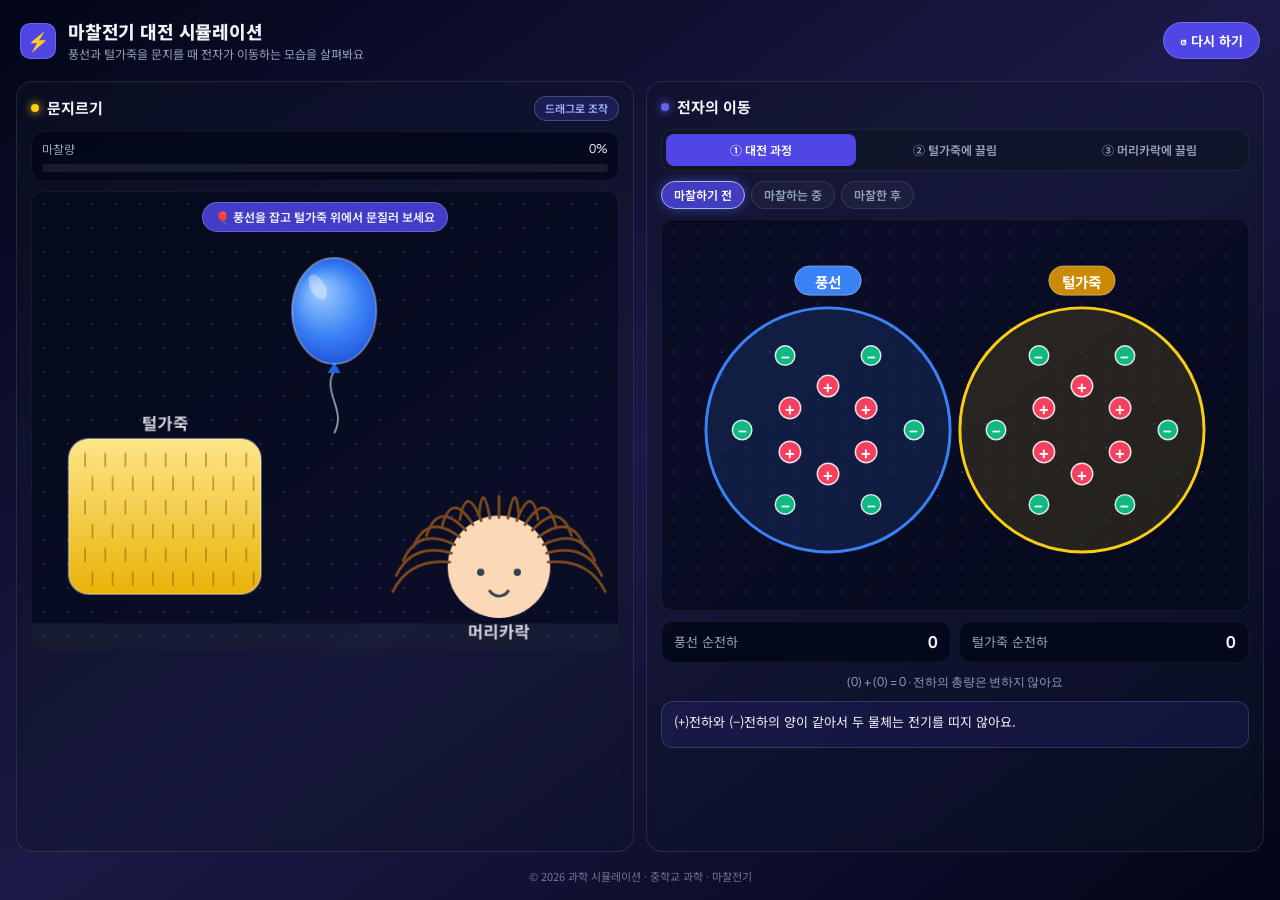
==== friction-electricity/index.html @ 625e8a07 "feat: 마찰전기 대전 시뮬레이션 추가 Co-Authored-By: Claude Sonnet 5 <noreply@anthropic.com>" ====
<!DOCTYPE html>
<html lang="ko">
<head>
  <meta charset="UTF-8">
  <meta name="viewport" content="width=device-width, initial-scale=1">
  <title>마찰전기 대전 시뮬레이션</title>
  <meta name="description" content="풍선과 털가죽을 문지르면 전자가 이동하며 대전되는 과정을 살펴보는 중학교 과학 시뮬레이션">
  <link rel="icon" href="data:image/svg+xml,%3Csvg xmlns='http://www.w3.org/2000/svg' viewBox='0 0 100 100'%3E%3Ctext y='.9em' font-size='90'%3E%E2%9A%A1%3C/text%3E%3C/svg%3E">
  <link rel="preconnect" href="https://fonts.googleapis.com">
  <link rel="preconnect" href="https://fonts.gstatic.com" crossorigin>
  <link href="https://fonts.googleapis.com/css2?family=Noto+Sans+KR:wght@400;500;600;700;800&family=Plus+Jakarta+Sans:wght@500;700;800&display=swap" rel="stylesheet">
  <link rel="stylesheet" href="style.css">
</head>
<body>
  <div class="app">
    <header class="topbar">
      <div class="brand">
        <div class="brand-icon" aria-hidden="true">⚡</div>
        <div>
          <h1>마찰전기 대전 시뮬레이션</h1>
          <p>풍선과 털가죽을 문지를 때 전자가 이동하는 모습을 살펴봐요</p>
        </div>
      </div>
      <button id="resetBtn" class="btn btn-primary" type="button">↺ 다시 하기</button>
    </header>

    <main class="split">
      <!-- 왼쪽: 문지르기 -->
      <section class="panel" aria-labelledby="leftTitle">
        <div class="panel-head">
          <h2 id="leftTitle"><span class="dot dot-amber"></span>문지르기</h2>
          <span class="tag">드래그로 조작</span>
        </div>

        <div class="gauge-card">
          <div class="gauge-row">
            <span>마찰량</span>
            <span id="gaugeLabel" class="mono">0%</span>
          </div>
          <div class="gauge" role="progressbar" aria-valuemin="0" aria-valuemax="100" aria-valuenow="0" id="gauge">
            <div id="gaugeFill" class="gauge-fill"></div>
          </div>
        </div>

        <div class="stage stage-left">
          <canvas id="rubCanvas" width="640" height="500"
                  aria-label="풍선을 드래그해서 털가죽에 문지르는 화면"></canvas>
          <div id="hint" class="hint">🎈 풍선을 잡고 털가죽 위에서 문질러 보세요</div>
        </div>
      </section>

      <!-- 오른쪽: 전자의 이동 -->
      <section class="panel" aria-labelledby="rightTitle">
        <div class="panel-head">
          <h2 id="rightTitle"><span class="dot dot-indigo"></span>전자의 이동</h2>
          <span id="chargedBadge" class="tag tag-ok" hidden>충분히 대전되었어요!</span>
        </div>

        <div class="tabs" role="tablist">
          <button class="tab is-active" role="tab" data-tab="charge" aria-selected="true">① 대전 과정</button>
          <button class="tab" role="tab" data-tab="fur" aria-selected="false">② 털가죽에 끌림</button>
          <button class="tab" role="tab" data-tab="hair" aria-selected="false">③ 머리카락에 끌림</button>
        </div>

        <div id="phaseChips" class="chips" aria-live="polite">
          <span class="chip" data-phase="before">마찰하기 전</span>
          <span class="chip" data-phase="during">마찰하는 중</span>
          <span class="chip" data-phase="after">마찰한 후</span>
        </div>

        <div class="stage stage-right">
          <svg id="rightSvg" viewBox="0 0 600 400" role="img" aria-label="전자가 이동하는 모습"></svg>
        </div>

        <div id="netCards" class="net-cards">
          <div class="net-card">
            <span class="net-name">풍선</span>
            <span id="netBalloon" class="net-val mono">0</span>
          </div>
          <div class="net-card">
            <span class="net-name">털가죽</span>
            <span id="netFur" class="net-val mono">0</span>
          </div>
        </div>
        <div id="sumLine" class="sum-line mono"></div>
        <p id="caption" class="caption" aria-live="polite"></p>
      </section>
    </main>

    <footer class="footer">© 2026 과학 시뮬레이션 · 중학교 과학 · 마찰전기</footer>
  </div>
  <script src="main.js"></script>
</body>
</html>
---- friction-electricity/style.css ----
:root {
  --bg-0: #020617;
  --bg-1: #1e1b4b;
  --panel: rgba(15, 23, 42, 0.4);
  --panel-edge: rgba(255, 255, 255, 0.1);
  --card: rgba(2, 6, 23, 0.7);
  --card-edge: rgba(255, 255, 255, 0.06);
  --text: #f1f5f9;
  --muted: #94a3b8;
  --accent: #4f46e5;
  --accent-hover: #6366f1;
  --accent-soft: #a5b4fc;
  --plus: #f43f5e;
  --minus: #10b981;
  --balloon: #3b82f6;
  --fur: #facc15;
  --hair: #fb923c;
  --radius: 16px;
}

* { box-sizing: border-box; }

html, body { margin: 0; }

body {
  min-height: 100vh;
  font-family: "Noto Sans KR", "Plus Jakarta Sans", -apple-system, BlinkMacSystemFont, "Segoe UI", sans-serif;
  color: var(--text);
  background: var(--bg-0);
  background-image: linear-gradient(to bottom right, var(--bg-0) 0%, rgba(30, 27, 75, 0.9) 50%, var(--bg-0) 100%);
  background-attachment: fixed;
  line-height: 1.5;
}

.mono { font-family: "Fira Code", "Plus Jakarta Sans", ui-monospace, monospace; font-variant-numeric: tabular-nums; }

.app {
  max-width: 1280px;
  margin: 0 auto;
  padding: 12px 16px 8px;
  display: flex;
  flex-direction: column;
  gap: 12px;
  min-height: 100vh;
}

/* header */
.topbar {
  display: flex;
  align-items: center;
  justify-content: space-between;
  gap: 12px;
  padding: 6px 4px;
}
.brand { display: flex; align-items: center; gap: 12px; min-width: 0; }
.brand-icon {
  width: 36px; height: 36px; flex: none;
  display: grid; place-items: center;
  border-radius: 10px;
  background: var(--accent);
  border: 1px solid rgba(165, 180, 252, 0.3);
  font-size: 18px;
}
.brand h1 { margin: 0; font-size: 18px; font-weight: 800; letter-spacing: -0.01em; }
.brand p { margin: 0; font-size: 12px; color: var(--muted); }

.btn {
  font: inherit; font-size: 13px; font-weight: 700;
  padding: 8px 16px;
  border-radius: 999px;
  border: 1px solid rgba(255, 255, 255, 0.2);
  color: #fff;
  cursor: pointer;
  transition: background 0.15s, transform 0.1s;
  white-space: nowrap;
}
.btn-primary { background: var(--accent); }
.btn-primary:hover { background: var(--accent-hover); }
.btn:active { transform: scale(0.97); }
.btn:focus-visible, .tab:focus-visible { outline: 2px solid var(--accent-soft); outline-offset: 2px; }

/* layout */
.split {
  flex: 1;
  display: grid;
  grid-template-columns: 1fr 1fr;
  gap: 12px;
  min-height: 0;
}

.panel {
  display: flex;
  flex-direction: column;
  gap: 10px;
  padding: 14px;
  border-radius: var(--radius);
  background: var(--panel);
  border: 1px solid var(--panel-edge);
  backdrop-filter: blur(6px);
  min-width: 0;
}

.panel-head { display: flex; align-items: center; justify-content: space-between; gap: 8px; }
.panel-head h2 { margin: 0; font-size: 15px; font-weight: 700; display: flex; align-items: center; gap: 8px; }
.dot { width: 8px; height: 8px; border-radius: 50%; display: inline-block; }
.dot-amber { background: var(--fur); box-shadow: 0 0 8px var(--fur); }
.dot-indigo { background: var(--accent-hover); box-shadow: 0 0 8px var(--accent-hover); }

.tag {
  font-size: 11px; font-weight: 600;
  padding: 3px 10px; border-radius: 999px;
  color: var(--accent-soft);
  background: rgba(79, 70, 229, 0.2);
  border: 1px solid rgba(165, 180, 252, 0.3);
}
.tag-ok {
  color: #a7f3d0;
  background: rgba(16, 185, 129, 0.2);
  border-color: rgba(52, 211, 153, 0.5);
}

/* gauge */
.gauge-card {
  padding: 8px 10px;
  border-radius: 12px;
  background: var(--card);
  border: 1px solid var(--card-edge);
  font-size: 12px;
}
.gauge-row { display: flex; justify-content: space-between; color: var(--muted); margin-bottom: 6px; }
.gauge-row .mono { color: var(--text); }
.gauge { height: 8px; border-radius: 999px; background: rgba(255, 255, 255, 0.08); overflow: hidden; }
.gauge-fill {
  height: 100%; width: 0%;
  border-radius: 999px;
  background: linear-gradient(90deg, #6366f1, #10b981);
  transition: width 0.08s linear;
}

/* stages */
.stage {
  position: relative;
  border-radius: 12px;
  border: 1px solid var(--card-edge);
  background-color: rgba(2, 6, 23, 0.55);
  background-image: radial-gradient(rgba(99, 102, 241, 0.28) 1px, transparent 1px);
  background-size: 24px 24px;
  overflow: hidden;
}
.stage canvas, .stage svg { display: block; width: 100%; height: auto; }
.stage-left canvas { touch-action: none; cursor: default; }

.hint {
  position: absolute; left: 50%; top: 10px; transform: translateX(-50%);
  padding: 5px 12px; border-radius: 999px;
  font-size: 12px; font-weight: 600;
  background: rgba(79, 70, 229, 0.85);
  border: 1px solid rgba(255, 255, 255, 0.2);
  pointer-events: none;
  transition: opacity 0.3s;
  white-space: nowrap;
}
.hint.is-hidden { opacity: 0; }

/* tabs & chips */
.tabs {
  display: flex; gap: 4px; padding: 4px;
  border-radius: 12px;
  background: rgba(15, 23, 42, 0.9);
  border: 1px solid var(--card-edge);
}
.tab {
  flex: 1;
  font: inherit; font-size: 12px; font-weight: 600;
  padding: 7px 4px;
  border-radius: 8px; border: 0;
  color: var(--muted); background: transparent;
  cursor: pointer;
  transition: background 0.15s, color 0.15s;
}
.tab:hover { color: var(--text); }
.tab.is-active { background: var(--accent); color: #fff; }

.chips { display: flex; gap: 6px; flex-wrap: wrap; }
.chip {
  font-size: 12px; font-weight: 600;
  padding: 4px 12px; border-radius: 999px;
  color: var(--muted);
  background: rgba(255, 255, 255, 0.04);
  border: 1px solid rgba(255, 255, 255, 0.1);
  transition: all 0.2s;
}
.chip.is-active {
  color: #fff;
  background: rgba(79, 70, 229, 0.8);
  border-color: var(--accent-soft);
  box-shadow: 0 0 12px rgba(99, 102, 241, 0.5);
}
.chips.is-hidden { display: none; }

/* readouts */
.net-cards { display: grid; grid-template-columns: 1fr 1fr; gap: 8px; }
.net-card {
  display: flex; align-items: center; justify-content: space-between;
  padding: 8px 12px;
  border-radius: 12px;
  background: var(--card);
  border: 1px solid var(--card-edge);
  font-size: 13px;
}
.net-name { color: var(--muted); }
.net-val { font-size: 16px; font-weight: 700; }
.net-val.neg { color: var(--minus); }
.net-val.pos { color: var(--plus); }
.sum-line { margin: 0; text-align: center; font-size: 12px; color: var(--muted); }

.caption {
  margin: 0;
  padding: 10px 12px;
  border-radius: 12px;
  background: rgba(79, 70, 229, 0.12);
  border: 1px solid rgba(165, 180, 252, 0.2);
  font-size: 13px;
  min-height: 3.6em;
}

.footer { text-align: center; font-size: 11px; color: rgba(148, 163, 184, 0.7); padding: 4px 0 8px; }

/* SVG bits */
svg text { font-family: "Noto Sans KR", sans-serif; }

@media (max-width: 768px) {
  .split { grid-template-columns: 1fr; }
  .brand p { display: none; }
  .brand h1 { font-size: 16px; }
  .tab { font-size: 11px; }
  .hint { font-size: 11px; }
}

@media (prefers-reduced-motion: reduce) {
  * { transition: none !important; }
}
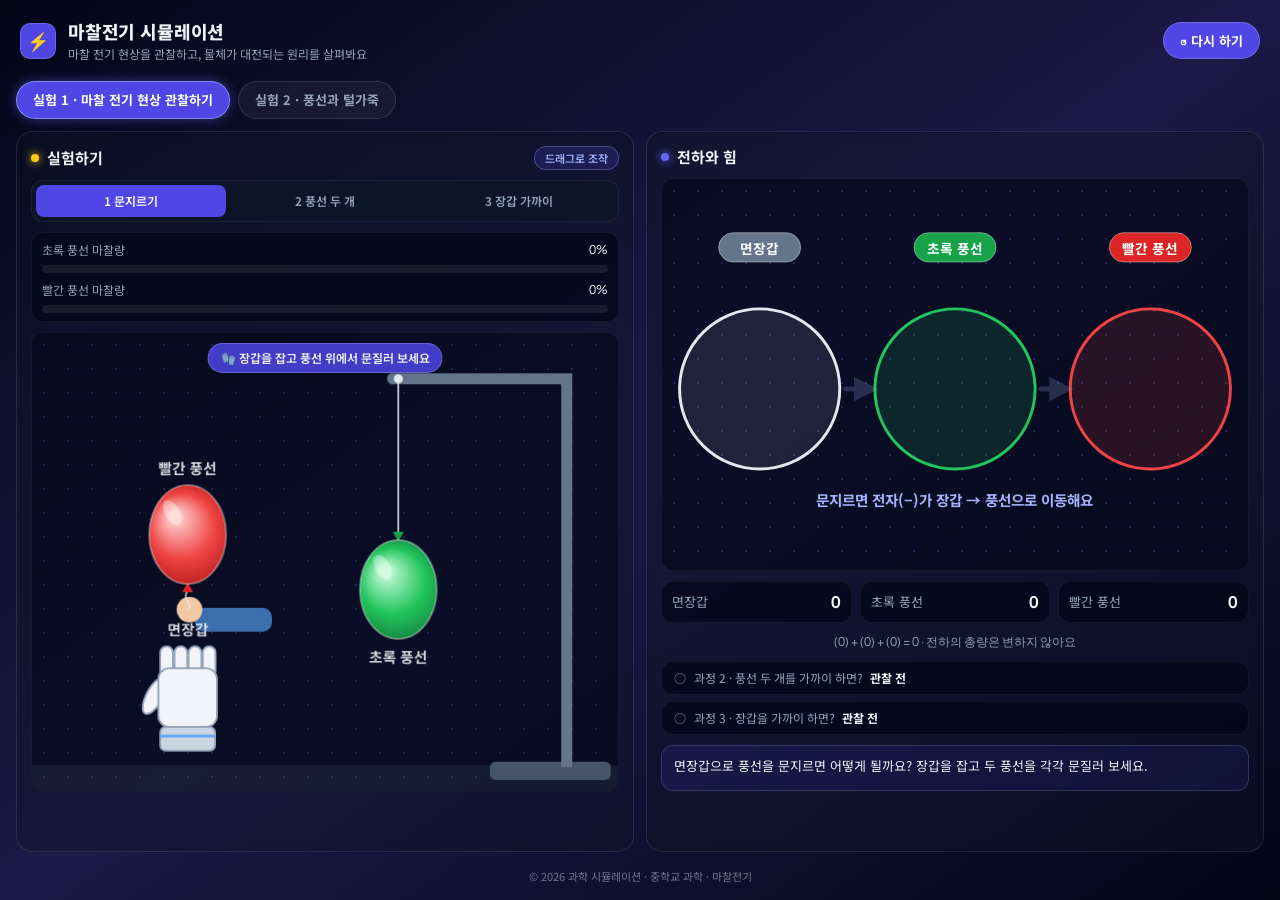
==== commit 76e31ba1: "feat: 실험 1(마찰 전기 현상 관찰하기) 탭 추가, 기존 풍선과 털가죽은 실험 2로 이동 Co-Authored-By: Claude Sonnet 5 <noreply@anthro" ====
--- a/friction-electricity/index.html
+++ b/friction-electricity/index.html
@@ -17,14 +17,72 @@
       <div class="brand">
         <div class="brand-icon" aria-hidden="true">⚡</div>
         <div>
-          <h1>마찰전기 대전 시뮬레이션</h1>
-          <p>풍선과 털가죽을 문지를 때 전자가 이동하는 모습을 살펴봐요</p>
+          <h1>마찰전기 시뮬레이션</h1>
+          <p>마찰 전기 현상을 관찰하고, 물체가 대전되는 원리를 살펴봐요</p>
         </div>
       </div>
       <button id="resetBtn" class="btn btn-primary" type="button">↺ 다시 하기</button>
     </header>
 
-    <main class="split">
+    <nav class="modes" role="tablist" aria-label="실험 선택">
+      <button class="mode-tab is-active" role="tab" data-mode="observe" aria-selected="true">실험 1 · 마찰 전기 현상 관찰하기</button>
+      <button class="mode-tab" role="tab" data-mode="balloon" aria-selected="false">실험 2 · 풍선과 털가죽</button>
+    </nav>
+
+    <!-- 실험 1: 마찰 전기 현상 관찰하기 -->
+    <main class="split" id="expObserve">
+      <section class="panel" aria-labelledby="obLeftTitle">
+        <div class="panel-head">
+          <h2 id="obLeftTitle"><span class="dot dot-amber"></span>실험하기</h2>
+          <span class="tag">드래그로 조작</span>
+        </div>
+
+        <div class="tabs" role="tablist" aria-label="실험 과정">
+          <button class="step-tab is-active" data-step="1" aria-selected="true">1 문지르기</button>
+          <button class="step-tab" data-step="2" aria-selected="false">2 풍선 두 개</button>
+          <button class="step-tab" data-step="3" aria-selected="false">3 장갑 가까이</button>
+        </div>
+
+        <div class="gauge-card">
+          <div class="gauge-row"><span>초록 풍선 마찰량</span><span id="obLabelG" class="mono">0%</span></div>
+          <div class="gauge"><div id="obFillG" class="gauge-fill"></div></div>
+          <div class="gauge-row gap"><span>빨간 풍선 마찰량</span><span id="obLabelR" class="mono">0%</span></div>
+          <div class="gauge"><div id="obFillR" class="gauge-fill"></div></div>
+        </div>
+
+        <div class="stage stage-left">
+          <canvas id="obsCanvas" width="640" height="500"
+                  aria-label="면장갑으로 풍선을 문지르고, 매달린 풍선에 가까이 가져가는 화면"></canvas>
+          <div id="obHint" class="hint"></div>
+        </div>
+      </section>
+
+      <section class="panel" aria-labelledby="obRightTitle">
+        <div class="panel-head">
+          <h2 id="obRightTitle"><span class="dot dot-indigo"></span>전하와 힘</h2>
+        </div>
+
+        <div class="stage stage-right">
+          <svg id="obSvg" viewBox="0 0 600 400" role="img" aria-label="물체의 전하와 힘의 방향"></svg>
+        </div>
+
+        <div class="net-cards three">
+          <div class="net-card"><span class="net-name">면장갑</span><span id="obNetGlove" class="net-val mono">0</span></div>
+          <div class="net-card"><span class="net-name">초록 풍선</span><span id="obNetGreen" class="net-val mono">0</span></div>
+          <div class="net-card"><span class="net-name">빨간 풍선</span><span id="obNetRed" class="net-val mono">0</span></div>
+        </div>
+        <div id="obSum" class="sum-line mono"></div>
+
+        <div class="obs-log">
+          <div id="obLog2" class="obs-item"><span class="obs-mark">○</span><span>과정 2 · 풍선 두 개를 가까이 하면? <b id="obLog2Text">관찰 전</b></span></div>
+          <div id="obLog3" class="obs-item"><span class="obs-mark">○</span><span>과정 3 · 장갑을 가까이 하면? <b id="obLog3Text">관찰 전</b></span></div>
+        </div>
+        <p id="obCaption" class="caption" aria-live="polite"></p>
+      </section>
+    </main>
+
+    <!-- 실험 2: 풍선과 털가죽 -->
+    <main class="split" id="expBalloon" hidden>
       <!-- 왼쪽: 문지르기 -->
       <section class="panel" aria-labelledby="leftTitle">
         <div class="panel-head">
@@ -90,5 +148,7 @@
     <footer class="footer">© 2026 과학 시뮬레이션 · 중학교 과학 · 마찰전기</footer>
   </div>
   <script src="main.js"></script>
+  <script src="observe.js"></script>
+  <script src="app.js"></script>
 </body>
 </html>
--- a/friction-electricity/style.css
+++ b/friction-electricity/style.css
@@ -20,6 +20,8 @@
 
 * { box-sizing: border-box; }
 
+[hidden] { display: none !important; }
+
 html, body { margin: 0; }
 
 body {
@@ -181,6 +183,58 @@
 .tab:hover { color: var(--text); }
 .tab.is-active { background: var(--accent); color: #fff; }
 
+/* 실험 단계 탭 (.tab과 같은 모양, main.js의 .tab 선택과 분리) */
+.step-tab {
+  flex: 1;
+  font: inherit; font-size: 12px; font-weight: 600;
+  padding: 7px 4px;
+  border-radius: 8px; border: 0;
+  color: var(--muted); background: transparent;
+  cursor: pointer;
+  transition: background 0.15s, color 0.15s;
+}
+.step-tab:hover { color: var(--text); }
+.step-tab.is-active { background: var(--accent); color: #fff; }
+.step-tab:focus-visible, .mode-tab:focus-visible { outline: 2px solid var(--accent-soft); outline-offset: 2px; }
+
+/* 실험 선택 메뉴 */
+.modes { display: flex; gap: 8px; flex-wrap: wrap; }
+.mode-tab {
+  font: inherit; font-size: 13px; font-weight: 700;
+  padding: 8px 16px;
+  border-radius: 999px;
+  color: var(--muted);
+  background: rgba(255, 255, 255, 0.05);
+  border: 1px solid rgba(255, 255, 255, 0.12);
+  cursor: pointer;
+  transition: all 0.15s;
+}
+.mode-tab:hover { color: var(--text); background: rgba(255, 255, 255, 0.1); }
+.mode-tab.is-active {
+  color: #fff;
+  background: var(--accent);
+  border-color: rgba(165, 180, 252, 0.6);
+  box-shadow: 0 0 12px rgba(99, 102, 241, 0.45);
+}
+
+.gauge-row.gap { margin-top: 8px; }
+.net-cards.three { grid-template-columns: repeat(3, 1fr); }
+.net-cards.three .net-card { padding: 8px 10px; }
+
+/* 관찰 기록 */
+.obs-log { display: grid; gap: 6px; }
+.obs-item {
+  display: flex; gap: 8px; align-items: center;
+  padding: 7px 12px;
+  border-radius: 12px;
+  background: var(--card);
+  border: 1px solid var(--card-edge);
+  font-size: 12px; color: var(--muted);
+}
+.obs-item b { color: var(--text); margin-left: 4px; }
+.obs-item.is-done { border-color: rgba(52, 211, 153, 0.5); background: rgba(16, 185, 129, 0.12); }
+.obs-item.is-done .obs-mark { color: #6ee7b7; }
+
 .chips { display: flex; gap: 6px; flex-wrap: wrap; }
 .chip {
   font-size: 12px; font-weight: 600;
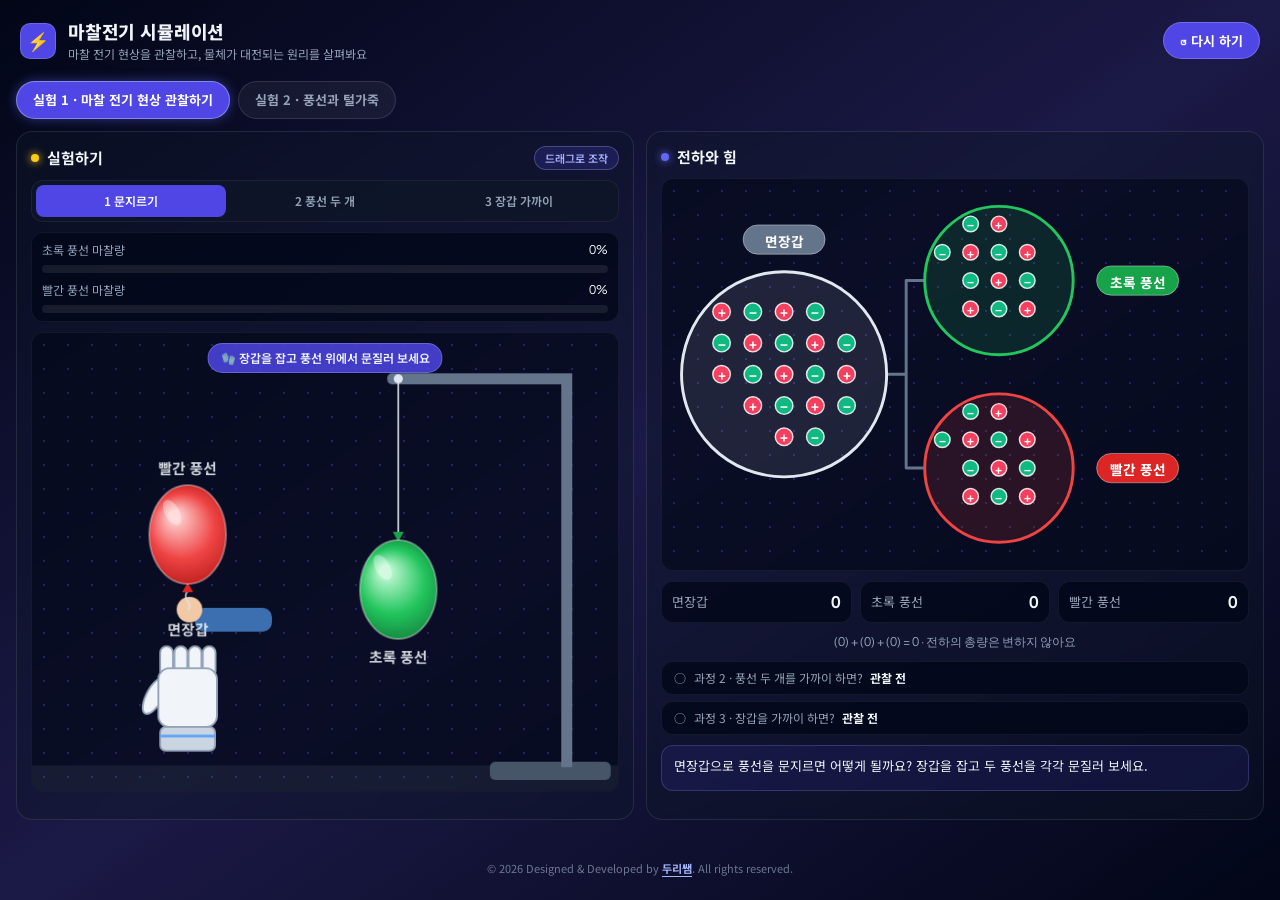
==== commit aa161d4f: "feat: 푸터 제작자 크레딧과 안내 모달 추가 Co-Authored-By: Claude Sonnet 5 <noreply@anthropic.com>" ====
--- a/friction-electricity/index.html
+++ b/friction-electricity/index.html
@@ -145,7 +145,40 @@
       </section>
     </main>
 
-    <footer class="footer">© 2026 과학 시뮬레이션 · 중학교 과학 · 마찰전기</footer>
+    <footer class="footer">
+      © 2026 Designed &amp; Developed by
+      <button type="button" id="creditBtn" class="credit-link" aria-haspopup="dialog" aria-controls="creditModal">두리쌤</button>.
+      All rights reserved.
+    </footer>
+  </div>
+
+  <!-- 제작자 안내 모달 (표시 전용: 시뮬레이션 상태와 무관) -->
+  <div id="creditModal" class="modal" hidden>
+    <div class="modal-dialog" role="dialog" aria-modal="true" aria-labelledby="creditTitle">
+      <button type="button" id="creditClose" class="modal-close" aria-label="닫기">✕</button>
+
+      <div class="modal-body">
+      <section class="modal-card">
+        <h2 id="creditTitle">✨ 제작: 두리쌤</h2>
+        <h3>📌 이용 조건</h3>
+        <ul>
+          <li>교육 목적으로 자유롭게 사용하실 수 있습니다.</li>
+          <li>재배포 시 출처(제작자 표기)를 유지해주세요.</li>
+          <li>코드를 임의로 수정한 버전을 다시 배포하지 말아주세요.</li>
+          <li>수정이 필요하시면 아래 연락처로 요청해주세요.</li>
+        </ul>
+      </section>
+
+      <section class="modal-card">
+        <h3>📷 문의</h3>
+        <ul>
+          <li>Instagram: <a href="https://www.instagram.com/trdoolee" target="_blank" rel="noopener noreferrer">trdoolee</a></li>
+          <li>Blog: <a href="https://blog.naver.com/trdoolee" target="_blank" rel="noopener noreferrer">blog.naver.com/trdoolee</a></li>
+        </ul>
+        <p class="modal-note">간단한 질문 위주로 답변드리며, 답변이 늦어질 수 있습니다.</p>
+      </section>
+      </div>
+    </div>
   </div>
   <script src="main.js"></script>
   <script src="observe.js"></script>
--- a/friction-electricity/style.css
+++ b/friction-electricity/style.css
@@ -278,7 +278,65 @@
   min-height: 3.6em;
 }
 
-.footer { text-align: center; font-size: 11px; color: rgba(148, 163, 184, 0.7); padding: 4px 0 8px; }
+.footer { text-align: center; font-size: 11px; color: rgba(148, 163, 184, 0.7); padding: 20px 0 16px; margin-top: 8px; }
+
+/* 제작자 크레딧 링크(모달 열기 버튼) */
+.credit-link {
+  font: inherit; color: var(--accent-soft); font-weight: 700;
+  background: none; border: 0; padding: 0; cursor: pointer;
+  text-decoration: underline; text-underline-offset: 3px;
+}
+.credit-link:hover { color: #fff; }
+.credit-link:focus-visible { outline: 2px solid var(--accent-soft); outline-offset: 2px; border-radius: 4px; }
+
+/* 제작자 안내 모달 */
+body.modal-open { overflow: hidden; }
+.modal {
+  position: fixed; inset: 0; z-index: 100;
+  display: flex; align-items: center; justify-content: center;
+  padding: 16px;
+  background: rgba(2, 6, 23, 0.72);
+  backdrop-filter: blur(4px);
+}
+.modal-dialog {
+  position: relative;
+  width: min(460px, 100%);
+  padding: 20px 16px 16px;
+  border-radius: var(--radius);
+  background: rgba(15, 23, 42, 0.96);
+  border: 1px solid var(--panel-edge);
+  box-shadow: 0 24px 60px rgba(0, 0, 0, 0.5);
+}
+.modal-body {
+  display: flex; flex-direction: column; gap: 12px;
+  max-height: calc(100vh - 72px);
+  overflow-y: auto; overflow-x: hidden;
+}
+.modal-close {
+  position: absolute; top: -12px; right: -12px;
+  width: 36px; height: 36px;
+  display: grid; place-items: center;
+  font: inherit; font-size: 16px; color: var(--muted);
+  background: rgba(15, 23, 42, 0.96);
+  border: 1px solid var(--panel-edge);
+  border-radius: 50%;
+  cursor: pointer;
+  transition: color 0.15s, background 0.15s;
+}
+.modal-close:hover { color: #fff; background: rgba(79, 70, 229, 0.6); }
+.modal-close:focus-visible { outline: 2px solid var(--accent-soft); outline-offset: 2px; }
+.modal-card {
+  padding: 14px 16px;
+  border-radius: 12px;
+  background: var(--card);
+  border: 1px solid var(--card-edge);
+}
+.modal-card h2 { margin: 0 0 10px; font-size: 18px; font-weight: 800; }
+.modal-card h3 { margin: 0 0 8px; font-size: 14px; font-weight: 700; }
+.modal-card ul { margin: 0; padding-left: 20px; font-size: 13px; line-height: 1.7; }
+.modal-card a { color: var(--accent-soft); font-weight: 700; text-decoration: underline; text-underline-offset: 3px; }
+.modal-card a:hover { color: #fff; }
+.modal-note { margin: 10px 0 0; font-size: 12px; font-style: italic; color: var(--muted); }
 
 /* SVG bits */
 svg text { font-family: "Noto Sans KR", sans-serif; }
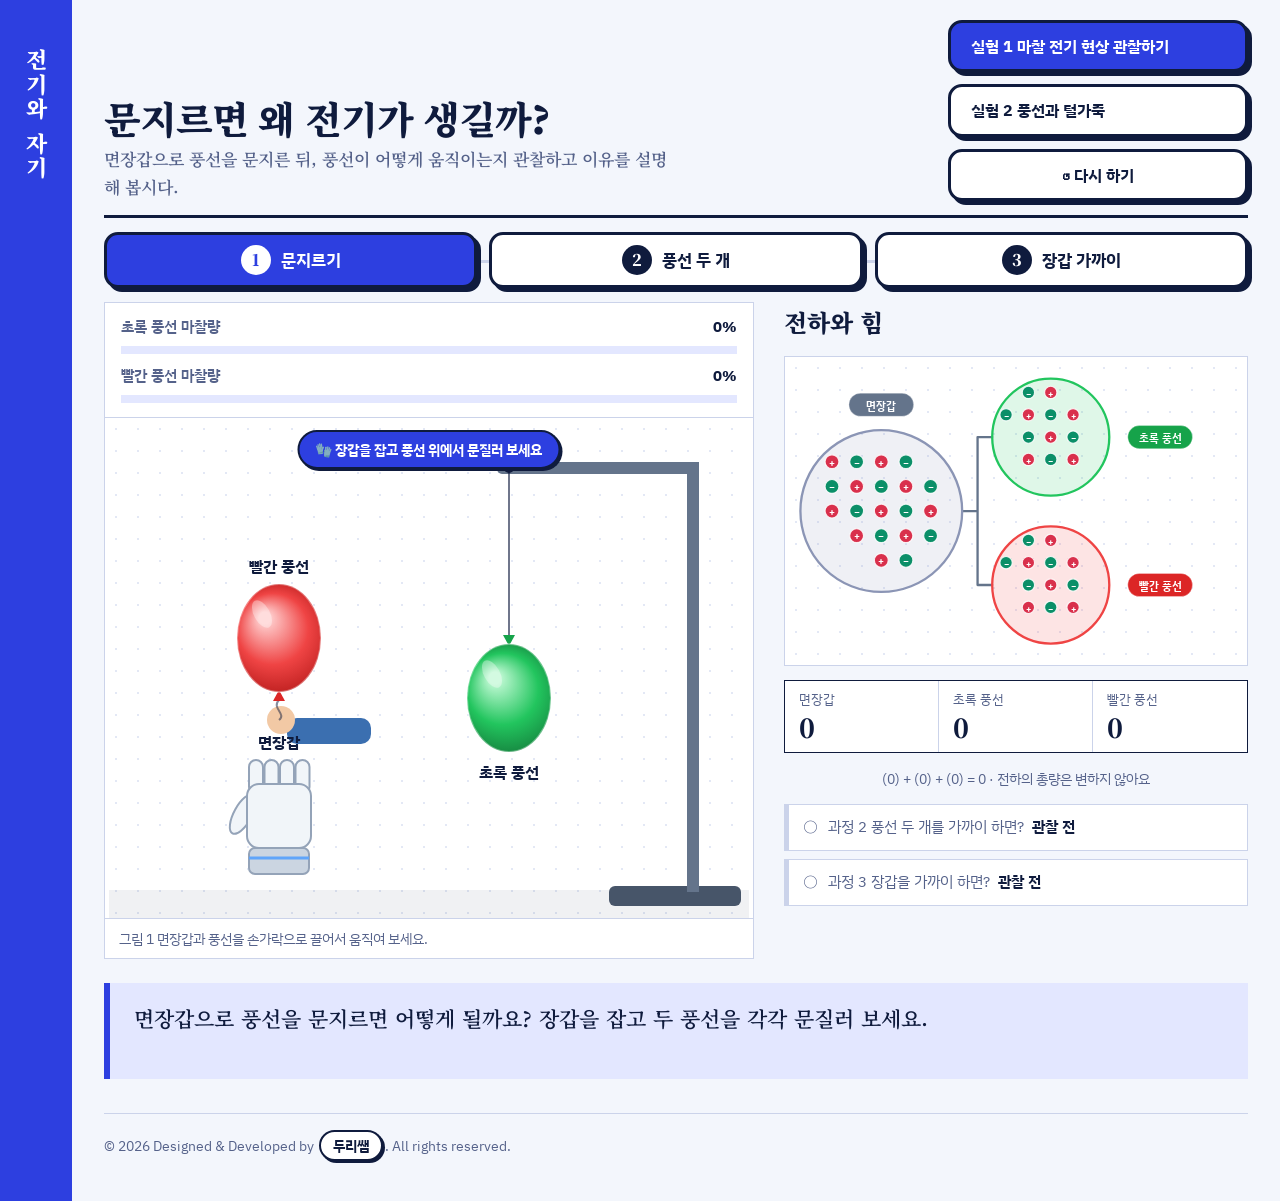
==== commit 19632c32: "feat: 화면 디자인 전면 재작성 (교과서 편집 색·구성, 팝 버튼, 태블릿 기준, 상단/중앙/하단 3층) Co-Authored-By: Claude Sonnet 5 <norepl" ====
--- a/friction-electricity/index.html
+++ b/friction-electricity/index.html
@@ -3,153 +3,146 @@
 <head>
   <meta charset="UTF-8">
   <meta name="viewport" content="width=device-width, initial-scale=1">
-  <title>마찰전기 대전 시뮬레이션</title>
-  <meta name="description" content="풍선과 털가죽을 문지르면 전자가 이동하며 대전되는 과정을 살펴보는 중학교 과학 시뮬레이션">
+  <title>마찰전기 시뮬레이션</title>
+  <meta name="description" content="풍선과 털가죽, 면장갑을 문지르면 전자가 이동하며 대전되는 과정을 살펴보는 중학교 과학 시뮬레이션">
   <link rel="icon" href="data:image/svg+xml,%3Csvg xmlns='http://www.w3.org/2000/svg' viewBox='0 0 100 100'%3E%3Ctext y='.9em' font-size='90'%3E%E2%9A%A1%3C/text%3E%3C/svg%3E">
   <link rel="preconnect" href="https://fonts.googleapis.com">
   <link rel="preconnect" href="https://fonts.gstatic.com" crossorigin>
-  <link href="https://fonts.googleapis.com/css2?family=Noto+Sans+KR:wght@400;500;600;700;800&family=Plus+Jakarta+Sans:wght@500;700;800&display=swap" rel="stylesheet">
+  <link href="https://fonts.googleapis.com/css2?family=IBM+Plex+Sans+KR:wght@400;500;600;700&family=Noto+Serif+KR:wght@600;900&display=swap" rel="stylesheet">
   <link rel="stylesheet" href="style.css">
 </head>
 <body>
-  <div class="app">
-    <header class="topbar">
-      <div class="brand">
-        <div class="brand-icon" aria-hidden="true">⚡</div>
-        <div>
-          <h1>마찰전기 시뮬레이션</h1>
-          <p>마찰 전기 현상을 관찰하고, 물체가 대전되는 원리를 살펴봐요</p>
+  <div class="frame">
+    <!-- 단원 띠: 시뮬레이션이 속한 단원을 색으로 알려 준다 -->
+    <aside class="band" aria-hidden="true"><span>전기와 자기</span></aside>
+
+    <div class="content">
+      <header class="lead">
+        <div class="lead-text">
+          <h1 id="pageTitle">문지르면 왜 전기가 생길까?</h1>
+          <p id="pageLead">면장갑으로 풍선을 문지른 뒤, 풍선이 어떻게 움직이는지 관찰하고 이유를 설명해 봅시다.</p>
         </div>
-      </div>
-      <button id="resetBtn" class="btn btn-primary" type="button">↺ 다시 하기</button>
-    </header>
+        <div class="lead-side">
+          <nav class="modes" role="tablist" aria-label="실험 선택">
+            <button class="mode-tab is-active" role="tab" data-mode="observe" aria-selected="true">실험 1 마찰 전기 현상 관찰하기</button>
+            <button class="mode-tab" role="tab" data-mode="balloon" aria-selected="false">실험 2 풍선과 털가죽</button>
+          </nav>
+          <button id="resetBtn" class="btn-pop" type="button">↺ 다시 하기</button>
+        </div>
+      </header>
 
-    <nav class="modes" role="tablist" aria-label="실험 선택">
-      <button class="mode-tab is-active" role="tab" data-mode="observe" aria-selected="true">실험 1 · 마찰 전기 현상 관찰하기</button>
-      <button class="mode-tab" role="tab" data-mode="balloon" aria-selected="false">실험 2 · 풍선과 털가죽</button>
-    </nav>
-
-    <!-- 실험 1: 마찰 전기 현상 관찰하기 -->
-    <main class="split" id="expObserve">
-      <section class="panel" aria-labelledby="obLeftTitle">
-        <div class="panel-head">
-          <h2 id="obLeftTitle"><span class="dot dot-amber"></span>실험하기</h2>
-          <span class="tag">드래그로 조작</span>
+      <!-- 실험 1: 마찰 전기 현상 관찰하기 -->
+      <main id="expObserve">
+        <div class="steps" role="tablist" aria-label="실험 과정">
+          <button class="step-tab is-active" role="tab" data-step="1" aria-selected="true"><span class="n">1</span>문지르기</button>
+          <button class="step-tab" role="tab" data-step="2" aria-selected="false"><span class="n">2</span>풍선 두 개</button>
+          <button class="step-tab" role="tab" data-step="3" aria-selected="false"><span class="n">3</span>장갑 가까이</button>
         </div>
 
-        <div class="tabs" role="tablist" aria-label="실험 과정">
-          <button class="step-tab is-active" data-step="1" aria-selected="true">1 문지르기</button>
-          <button class="step-tab" data-step="2" aria-selected="false">2 풍선 두 개</button>
-          <button class="step-tab" data-step="3" aria-selected="false">3 장갑 가까이</button>
+        <div class="bench">
+          <figure class="figure">
+            <div class="gauge-card">
+              <div class="gauge-row"><span>초록 풍선 마찰량</span><span id="obLabelG" class="mono">0%</span></div>
+              <div class="gauge"><div id="obFillG" class="gauge-fill"></div></div>
+              <div class="gauge-row gap"><span>빨간 풍선 마찰량</span><span id="obLabelR" class="mono">0%</span></div>
+              <div class="gauge"><div id="obFillR" class="gauge-fill"></div></div>
+            </div>
+            <div class="stage stage-left">
+              <canvas id="obsCanvas" width="640" height="500"
+                      aria-label="면장갑으로 풍선을 문지르고, 매달린 풍선에 가까이 가져가는 화면"></canvas>
+              <div id="obHint" class="hint"></div>
+            </div>
+            <figcaption>그림 1 면장갑과 풍선을 손가락으로 끌어서 움직여 보세요.</figcaption>
+          </figure>
+
+          <section class="side" aria-labelledby="obRightTitle">
+            <h2 id="obRightTitle">전하와 힘</h2>
+            <figure class="figure">
+              <div class="stage stage-right">
+                <svg id="obSvg" viewBox="0 0 600 400" role="img" aria-label="물체의 전하와 힘의 방향"></svg>
+              </div>
+            </figure>
+            <div class="net-cards three">
+              <div class="net-card"><span class="net-name">면장갑</span><span id="obNetGlove" class="net-val">0</span></div>
+              <div class="net-card"><span class="net-name">초록 풍선</span><span id="obNetGreen" class="net-val">0</span></div>
+              <div class="net-card"><span class="net-name">빨간 풍선</span><span id="obNetRed" class="net-val">0</span></div>
+            </div>
+            <div id="obSum" class="sum-line mono"></div>
+            <div class="obs-log">
+              <div id="obLog2" class="obs-item"><span class="obs-mark">○</span><span>과정 2 풍선 두 개를 가까이 하면? <b id="obLog2Text">관찰 전</b></span></div>
+              <div id="obLog3" class="obs-item"><span class="obs-mark">○</span><span>과정 3 장갑을 가까이 하면? <b id="obLog3Text">관찰 전</b></span></div>
+            </div>
+          </section>
         </div>
 
-        <div class="gauge-card">
-          <div class="gauge-row"><span>초록 풍선 마찰량</span><span id="obLabelG" class="mono">0%</span></div>
-          <div class="gauge"><div id="obFillG" class="gauge-fill"></div></div>
-          <div class="gauge-row gap"><span>빨간 풍선 마찰량</span><span id="obLabelR" class="mono">0%</span></div>
-          <div class="gauge"><div id="obFillR" class="gauge-fill"></div></div>
-        </div>
+        <!-- 하단: 설명 -->
+        <section class="explain" aria-label="설명">
+          <p id="obCaption" class="caption" aria-live="polite"></p>
+        </section>
+      </main>
 
-        <div class="stage stage-left">
-          <canvas id="obsCanvas" width="640" height="500"
-                  aria-label="면장갑으로 풍선을 문지르고, 매달린 풍선에 가까이 가져가는 화면"></canvas>
-          <div id="obHint" class="hint"></div>
-        </div>
-      </section>
-
-      <section class="panel" aria-labelledby="obRightTitle">
-        <div class="panel-head">
-          <h2 id="obRightTitle"><span class="dot dot-indigo"></span>전하와 힘</h2>
-        </div>
-
-        <div class="stage stage-right">
-          <svg id="obSvg" viewBox="0 0 600 400" role="img" aria-label="물체의 전하와 힘의 방향"></svg>
-        </div>
-
-        <div class="net-cards three">
-          <div class="net-card"><span class="net-name">면장갑</span><span id="obNetGlove" class="net-val mono">0</span></div>
-          <div class="net-card"><span class="net-name">초록 풍선</span><span id="obNetGreen" class="net-val mono">0</span></div>
-          <div class="net-card"><span class="net-name">빨간 풍선</span><span id="obNetRed" class="net-val mono">0</span></div>
-        </div>
-        <div id="obSum" class="sum-line mono"></div>
-
-        <div class="obs-log">
-          <div id="obLog2" class="obs-item"><span class="obs-mark">○</span><span>과정 2 · 풍선 두 개를 가까이 하면? <b id="obLog2Text">관찰 전</b></span></div>
-          <div id="obLog3" class="obs-item"><span class="obs-mark">○</span><span>과정 3 · 장갑을 가까이 하면? <b id="obLog3Text">관찰 전</b></span></div>
-        </div>
-        <p id="obCaption" class="caption" aria-live="polite"></p>
-      </section>
-    </main>
-
-    <!-- 실험 2: 풍선과 털가죽 -->
-    <main class="split" id="expBalloon" hidden>
-      <!-- 왼쪽: 문지르기 -->
-      <section class="panel" aria-labelledby="leftTitle">
-        <div class="panel-head">
-          <h2 id="leftTitle"><span class="dot dot-amber"></span>문지르기</h2>
-          <span class="tag">드래그로 조작</span>
-        </div>
-
-        <div class="gauge-card">
-          <div class="gauge-row">
-            <span>마찰량</span>
-            <span id="gaugeLabel" class="mono">0%</span>
-          </div>
-          <div class="gauge" role="progressbar" aria-valuemin="0" aria-valuemax="100" aria-valuenow="0" id="gauge">
-            <div id="gaugeFill" class="gauge-fill"></div>
-          </div>
-        </div>
-
-        <div class="stage stage-left">
-          <canvas id="rubCanvas" width="640" height="500"
-                  aria-label="풍선을 드래그해서 털가죽에 문지르는 화면"></canvas>
-          <div id="hint" class="hint">🎈 풍선을 잡고 털가죽 위에서 문질러 보세요</div>
-        </div>
-      </section>
-
-      <!-- 오른쪽: 전자의 이동 -->
-      <section class="panel" aria-labelledby="rightTitle">
-        <div class="panel-head">
-          <h2 id="rightTitle"><span class="dot dot-indigo"></span>전자의 이동</h2>
-          <span id="chargedBadge" class="tag tag-ok" hidden>충분히 대전되었어요!</span>
-        </div>
-
-        <div class="tabs" role="tablist">
+      <!-- 실험 2: 풍선과 털가죽 -->
+      <main id="expBalloon" hidden>
+        <div class="steps" role="tablist" aria-label="보기 선택">
           <button class="tab is-active" role="tab" data-tab="charge" aria-selected="true">① 대전 과정</button>
           <button class="tab" role="tab" data-tab="fur" aria-selected="false">② 털가죽에 끌림</button>
           <button class="tab" role="tab" data-tab="hair" aria-selected="false">③ 머리카락에 끌림</button>
         </div>
 
-        <div id="phaseChips" class="chips" aria-live="polite">
-          <span class="chip" data-phase="before">마찰하기 전</span>
-          <span class="chip" data-phase="during">마찰하는 중</span>
-          <span class="chip" data-phase="after">마찰한 후</span>
+        <div class="bench">
+          <figure class="figure">
+            <div class="gauge-card">
+              <div class="gauge-row"><span>마찰량</span><span id="gaugeLabel" class="mono">0%</span></div>
+              <div class="gauge" role="progressbar" aria-valuemin="0" aria-valuemax="100" aria-valuenow="0" id="gauge">
+                <div id="gaugeFill" class="gauge-fill"></div>
+              </div>
+            </div>
+            <div class="stage stage-left">
+              <canvas id="rubCanvas" width="640" height="500"
+                      aria-label="풍선을 드래그해서 털가죽에 문지르는 화면"></canvas>
+              <div id="hint" class="hint">🎈 풍선을 잡고 털가죽 위에서 문질러 보세요</div>
+            </div>
+            <figcaption>그림 1 풍선을 손가락으로 끌어서 털가죽 위에서 문질러 보세요.</figcaption>
+          </figure>
+
+          <section class="side" aria-labelledby="rightTitle">
+            <div class="side-head">
+              <h2 id="rightTitle">전자의 이동</h2>
+              <span id="chargedBadge" class="tag tag-ok" hidden>충분히 대전되었어요!</span>
+            </div>
+
+            <div id="phaseChips" class="chips" aria-live="polite">
+              <span class="chip" data-phase="before">마찰하기 전</span>
+              <span class="chip" data-phase="during">마찰하는 중</span>
+              <span class="chip" data-phase="after">마찰한 후</span>
+            </div>
+
+            <figure class="figure">
+              <div class="stage stage-right">
+                <svg id="rightSvg" viewBox="0 0 600 400" role="img" aria-label="전자가 이동하는 모습"></svg>
+              </div>
+            </figure>
+
+            <div id="netCards" class="net-cards">
+              <div class="net-card"><span class="net-name">풍선</span><span id="netBalloon" class="net-val">0</span></div>
+              <div class="net-card"><span class="net-name">털가죽</span><span id="netFur" class="net-val">0</span></div>
+            </div>
+            <div id="sumLine" class="sum-line mono"></div>
+          </section>
         </div>
 
-        <div class="stage stage-right">
-          <svg id="rightSvg" viewBox="0 0 600 400" role="img" aria-label="전자가 이동하는 모습"></svg>
-        </div>
+        <!-- 하단: 설명 -->
+        <section class="explain" aria-label="설명">
+          <p id="caption" class="caption" aria-live="polite"></p>
+        </section>
+      </main>
 
-        <div id="netCards" class="net-cards">
-          <div class="net-card">
-            <span class="net-name">풍선</span>
-            <span id="netBalloon" class="net-val mono">0</span>
-          </div>
-          <div class="net-card">
-            <span class="net-name">털가죽</span>
-            <span id="netFur" class="net-val mono">0</span>
-          </div>
-        </div>
-        <div id="sumLine" class="sum-line mono"></div>
-        <p id="caption" class="caption" aria-live="polite"></p>
-      </section>
-    </main>
-
-    <footer class="footer">
-      © 2026 Designed &amp; Developed by
-      <button type="button" id="creditBtn" class="credit-link" aria-haspopup="dialog" aria-controls="creditModal">두리쌤</button>.
-      All rights reserved.
-    </footer>
+      <footer class="footer">
+        © 2026 Designed &amp; Developed by
+        <button type="button" id="creditBtn" class="credit-link" aria-haspopup="dialog" aria-controls="creditModal">두리쌤</button>.
+        All rights reserved.
+      </footer>
+    </div>
   </div>
 
   <!-- 제작자 안내 모달 (표시 전용: 시뮬레이션 상태와 무관) -->
@@ -158,28 +151,29 @@
       <button type="button" id="creditClose" class="modal-close" aria-label="닫기">✕</button>
 
       <div class="modal-body">
-      <section class="modal-card">
-        <h2 id="creditTitle">✨ 제작: 두리쌤</h2>
-        <h3>📌 이용 조건</h3>
-        <ul>
-          <li>교육 목적으로 자유롭게 사용하실 수 있습니다.</li>
-          <li>재배포 시 출처(제작자 표기)를 유지해주세요.</li>
-          <li>코드를 임의로 수정한 버전을 다시 배포하지 말아주세요.</li>
-          <li>수정이 필요하시면 아래 연락처로 요청해주세요.</li>
-        </ul>
-      </section>
+        <section class="modal-card">
+          <h2 id="creditTitle">✨ 제작: 두리쌤</h2>
+          <h3>📌 이용 조건</h3>
+          <ul>
+            <li>교육 목적으로 자유롭게 사용하실 수 있습니다.</li>
+            <li>재배포 시 출처(제작자 표기)를 유지해주세요.</li>
+            <li>코드를 임의로 수정한 버전을 다시 배포하지 말아주세요.</li>
+            <li>수정이 필요하시면 아래 연락처로 요청해주세요.</li>
+          </ul>
+        </section>
 
-      <section class="modal-card">
-        <h3>📷 문의</h3>
-        <ul>
-          <li>Instagram: <a href="https://www.instagram.com/trdoolee" target="_blank" rel="noopener noreferrer">trdoolee</a></li>
-          <li>Blog: <a href="https://blog.naver.com/trdoolee" target="_blank" rel="noopener noreferrer">blog.naver.com/trdoolee</a></li>
-        </ul>
-        <p class="modal-note">간단한 질문 위주로 답변드리며, 답변이 늦어질 수 있습니다.</p>
-      </section>
+        <section class="modal-card">
+          <h3>📷 문의</h3>
+          <ul>
+            <li>Instagram: <a href="https://www.instagram.com/trdoolee" target="_blank" rel="noopener noreferrer">trdoolee</a></li>
+            <li>Blog: <a href="https://blog.naver.com/trdoolee" target="_blank" rel="noopener noreferrer">blog.naver.com/trdoolee</a></li>
+          </ul>
+          <p class="modal-note">간단한 질문 위주로 답변드리며, 답변이 늦어질 수 있습니다.</p>
+        </section>
       </div>
     </div>
   </div>
+
   <script src="main.js"></script>
   <script src="observe.js"></script>
   <script src="app.js"></script>
--- a/friction-electricity/style.css
+++ b/friction-electricity/style.css
@@ -1,352 +1,228 @@
+/* ============================================================
+   디자인: C안(교과서 편집: 색·분위기·구성) + B안(버튼 형태)
+   기본 화면은 태블릿(768~1180px). 1000px 이상은 2단, 700px 미만은 휴대폰.
+   ============================================================ */
 :root {
-  --bg-0: #020617;
-  --bg-1: #1e1b4b;
-  --panel: rgba(15, 23, 42, 0.4);
-  --panel-edge: rgba(255, 255, 255, 0.1);
-  --card: rgba(2, 6, 23, 0.7);
-  --card-edge: rgba(255, 255, 255, 0.06);
-  --text: #f1f5f9;
-  --muted: #94a3b8;
-  --accent: #4f46e5;
-  --accent-hover: #6366f1;
-  --accent-soft: #a5b4fc;
-  --plus: #f43f5e;
-  --minus: #10b981;
-  --balloon: #3b82f6;
-  --fur: #facc15;
-  --hair: #fb923c;
-  --radius: 16px;
+  --paper: #f3f6fc;          /* 차가운 회백색 종이 */
+  --white: #ffffff;
+  --ink: #0f1b3d;
+  --ink-soft: #55628a;
+  --rule: #cbd3ea;
+  --unit: #2d3fe0;           /* 단원 색(전기). 시뮬레이션마다 바꾸는 자리 */
+  --unit-tint: #e3e7ff;
+  --plus: #d9304c;           /* 양성자(+) */
+  --minus: #0b8f68;          /* 전자(−) */
+  --serif: "Noto Serif KR", serif;
+  --sans: "IBM Plex Sans KR", "Noto Sans KR", sans-serif;
+
+  /* B안 버튼 형태: 굵은 테두리 + 눌리는 그림자 */
+  --line: 3px solid var(--ink);
+  --pop: 4px 4px 0 var(--ink);
+  --pop-pressed: 1px 1px 0 var(--ink);
 }
 
 * { box-sizing: border-box; }
-
 [hidden] { display: none !important; }
-
 html, body { margin: 0; }
 
 body {
   min-height: 100vh;
-  font-family: "Noto Sans KR", "Plus Jakarta Sans", -apple-system, BlinkMacSystemFont, "Segoe UI", sans-serif;
-  color: var(--text);
-  background: var(--bg-0);
-  background-image: linear-gradient(to bottom right, var(--bg-0) 0%, rgba(30, 27, 75, 0.9) 50%, var(--bg-0) 100%);
-  background-attachment: fixed;
-  line-height: 1.5;
-}
-
-.mono { font-family: "Fira Code", "Plus Jakarta Sans", ui-monospace, monospace; font-variant-numeric: tabular-nums; }
-
-.app {
-  max-width: 1280px;
-  margin: 0 auto;
-  padding: 12px 16px 8px;
-  display: flex;
-  flex-direction: column;
-  gap: 12px;
-  min-height: 100vh;
-}
-
-/* header */
-.topbar {
-  display: flex;
-  align-items: center;
-  justify-content: space-between;
-  gap: 12px;
-  padding: 6px 4px;
-}
-.brand { display: flex; align-items: center; gap: 12px; min-width: 0; }
-.brand-icon {
-  width: 36px; height: 36px; flex: none;
-  display: grid; place-items: center;
-  border-radius: 10px;
-  background: var(--accent);
-  border: 1px solid rgba(165, 180, 252, 0.3);
-  font-size: 18px;
-}
-.brand h1 { margin: 0; font-size: 18px; font-weight: 800; letter-spacing: -0.01em; }
-.brand p { margin: 0; font-size: 12px; color: var(--muted); }
-
-.btn {
-  font: inherit; font-size: 13px; font-weight: 700;
-  padding: 8px 16px;
-  border-radius: 999px;
-  border: 1px solid rgba(255, 255, 255, 0.2);
-  color: #fff;
-  cursor: pointer;
-  transition: background 0.15s, transform 0.1s;
-  white-space: nowrap;
-}
-.btn-primary { background: var(--accent); }
-.btn-primary:hover { background: var(--accent-hover); }
-.btn:active { transform: scale(0.97); }
-.btn:focus-visible, .tab:focus-visible { outline: 2px solid var(--accent-soft); outline-offset: 2px; }
-
-/* layout */
-.split {
-  flex: 1;
-  display: grid;
-  grid-template-columns: 1fr 1fr;
-  gap: 12px;
-  min-height: 0;
-}
-
-.panel {
-  display: flex;
-  flex-direction: column;
-  gap: 10px;
-  padding: 14px;
-  border-radius: var(--radius);
-  background: var(--panel);
-  border: 1px solid var(--panel-edge);
-  backdrop-filter: blur(6px);
-  min-width: 0;
-}
-
-.panel-head { display: flex; align-items: center; justify-content: space-between; gap: 8px; }
-.panel-head h2 { margin: 0; font-size: 15px; font-weight: 700; display: flex; align-items: center; gap: 8px; }
-.dot { width: 8px; height: 8px; border-radius: 50%; display: inline-block; }
-.dot-amber { background: var(--fur); box-shadow: 0 0 8px var(--fur); }
-.dot-indigo { background: var(--accent-hover); box-shadow: 0 0 8px var(--accent-hover); }
-
-.tag {
-  font-size: 11px; font-weight: 600;
-  padding: 3px 10px; border-radius: 999px;
-  color: var(--accent-soft);
-  background: rgba(79, 70, 229, 0.2);
-  border: 1px solid rgba(165, 180, 252, 0.3);
-}
-.tag-ok {
-  color: #a7f3d0;
-  background: rgba(16, 185, 129, 0.2);
-  border-color: rgba(52, 211, 153, 0.5);
-}
-
-/* gauge */
-.gauge-card {
-  padding: 8px 10px;
-  border-radius: 12px;
-  background: var(--card);
-  border: 1px solid var(--card-edge);
-  font-size: 12px;
-}
-.gauge-row { display: flex; justify-content: space-between; color: var(--muted); margin-bottom: 6px; }
-.gauge-row .mono { color: var(--text); }
-.gauge { height: 8px; border-radius: 999px; background: rgba(255, 255, 255, 0.08); overflow: hidden; }
-.gauge-fill {
-  height: 100%; width: 0%;
-  border-radius: 999px;
-  background: linear-gradient(90deg, #6366f1, #10b981);
-  transition: width 0.08s linear;
-}
-
-/* stages */
-.stage {
-  position: relative;
-  border-radius: 12px;
-  border: 1px solid var(--card-edge);
-  background-color: rgba(2, 6, 23, 0.55);
-  background-image: radial-gradient(rgba(99, 102, 241, 0.28) 1px, transparent 1px);
-  background-size: 24px 24px;
-  overflow: hidden;
-}
+  font-family: var(--sans);
+  font-size: 17px;
+  line-height: 1.65;
+  color: var(--ink);
+  background: var(--paper);
+}
+body.modal-open { overflow: hidden; }
+
+.mono { font-family: var(--sans); font-variant-numeric: tabular-nums; }
+
+/* ---------- 뼈대 ---------- */
+.frame { display: grid; grid-template-columns: 72px 1fr; min-height: 100vh; }
+
+.band { background: var(--unit); color: #fff; }
+.band span {
+  position: sticky; top: 24px; display: block; margin: 0 auto; padding-top: 24px;
+  writing-mode: vertical-rl;
+  font-family: var(--serif); font-weight: 900; font-size: 22px; letter-spacing: 0.12em;
+}
+
+.content { width: 100%; max-width: 1240px; padding: 28px 32px 40px; }
+
+/* ---------- 머리글 ---------- */
+.lead {
+  display: grid; gap: 18px;
+  padding-bottom: 22px; border-bottom: 3px solid var(--ink);
+}
+.lead h1 {
+  margin: 0; max-width: 16em; word-break: keep-all;
+  font-family: var(--serif); font-weight: 900; letter-spacing: -0.03em;
+  font-size: clamp(30px, 5vw, 50px); line-height: 1.18;
+}
+.lead p {
+  margin: 10px 0 0; max-width: 34em;
+  font-family: var(--serif); font-weight: 600; font-size: 19px; color: var(--ink-soft);
+}
+.lead-side { display: flex; flex-wrap: wrap; align-items: center; gap: 12px; }
+.modes { display: flex; flex-wrap: wrap; gap: 12px; }
+
+/* ---------- 버튼 (B안 형태) ---------- */
+.mode-tab, .btn-pop, .step-tab, .tab, .credit-link {
+  font: inherit; font-weight: 700; color: var(--ink); background: var(--white);
+  border: var(--line); border-radius: 14px; box-shadow: var(--pop);
+  cursor: pointer; touch-action: manipulation;
+  transition: transform 0.08s, box-shadow 0.08s;
+}
+.mode-tab:active, .btn-pop:active, .step-tab:active, .tab:active, .credit-link:active {
+  transform: translate(3px, 3px); box-shadow: var(--pop-pressed);
+}
+.mode-tab { min-height: 52px; padding: 10px 20px; font-size: 16px; }
+.btn-pop { min-height: 52px; padding: 10px 20px; font-size: 16px; margin-left: auto; }
+.mode-tab.is-active, .step-tab.is-active, .tab.is-active { background: var(--unit); color: #fff; }
+
+button:focus-visible { outline: 4px solid var(--unit); outline-offset: 3px; }
+
+/* ---------- 실험 과정(번호가 있는 순서) ---------- */
+.steps { position: relative; display: flex; flex-wrap: wrap; gap: 12px; margin: 22px 0 22px; }
+.steps::before { content: ""; position: absolute; left: 0; right: 0; top: 50%; height: 3px; background: var(--rule); z-index: 0; }
+.step-tab, .steps .tab { position: relative; z-index: 1; flex: 1 1 0; min-width: 150px; min-height: 56px; padding: 8px 16px; font-size: 17px; display: flex; align-items: center; justify-content: center; gap: 10px; }
+.step-tab .n {
+  display: inline-grid; place-items: center; width: 30px; height: 30px; border-radius: 50%;
+  background: var(--ink); color: #fff; font-family: var(--serif); font-weight: 900; font-size: 16px;
+}
+.step-tab.is-active .n { background: #fff; color: var(--unit); }
+
+/* ---------- 작업대 ---------- */
+.bench { display: grid; gap: 24px; align-items: start; }
+
+.figure { margin: 0; background: var(--white); border: 1px solid var(--rule); }
+.figure figcaption { padding: 8px 14px; border-top: 1px solid var(--rule); font-size: 14px; color: var(--ink-soft); }
+
+.gauge-card { padding: 12px 16px 14px; border-bottom: 1px solid var(--rule); }
+.gauge-row { display: flex; justify-content: space-between; font-size: 15px; font-weight: 600; color: var(--ink-soft); margin-bottom: 6px; }
+.gauge-row .mono { color: var(--ink); font-weight: 700; }
+.gauge-row.gap { margin-top: 10px; }
+.gauge { height: 8px; background: var(--unit-tint); }
+.gauge-fill { height: 100%; width: 0%; background: var(--unit); transition: width 0.08s linear; }
+
+.stage { position: relative; background-color: var(--white); background-image: radial-gradient(#e3e8f5 1px, transparent 1px); background-size: 22px 22px; overflow: hidden; }
 .stage canvas, .stage svg { display: block; width: 100%; height: auto; }
 .stage-left canvas { touch-action: none; cursor: default; }
 
 .hint {
-  position: absolute; left: 50%; top: 10px; transform: translateX(-50%);
-  padding: 5px 12px; border-radius: 999px;
-  font-size: 12px; font-weight: 600;
-  background: rgba(79, 70, 229, 0.85);
-  border: 1px solid rgba(255, 255, 255, 0.2);
-  pointer-events: none;
+  position: absolute; left: 50%; top: 12px; transform: translateX(-50%);
+  padding: 6px 16px; border: 2px solid var(--ink); border-radius: 999px;
+  background: var(--unit); color: #fff; box-shadow: 2px 2px 0 var(--ink);
+  font-size: 14px; font-weight: 700; white-space: nowrap; pointer-events: none;
   transition: opacity 0.3s;
-  white-space: nowrap;
-}
+}
+.hint:empty { display: none; }
 .hint.is-hidden { opacity: 0; }
 
-/* tabs & chips */
-.tabs {
-  display: flex; gap: 4px; padding: 4px;
-  border-radius: 12px;
-  background: rgba(15, 23, 42, 0.9);
-  border: 1px solid var(--card-edge);
-}
-.tab {
-  flex: 1;
-  font: inherit; font-size: 12px; font-weight: 600;
-  padding: 7px 4px;
-  border-radius: 8px; border: 0;
-  color: var(--muted); background: transparent;
-  cursor: pointer;
-  transition: background 0.15s, color 0.15s;
-}
-.tab:hover { color: var(--text); }
-.tab.is-active { background: var(--accent); color: #fff; }
-
-/* 실험 단계 탭 (.tab과 같은 모양, main.js의 .tab 선택과 분리) */
-.step-tab {
-  flex: 1;
-  font: inherit; font-size: 12px; font-weight: 600;
-  padding: 7px 4px;
-  border-radius: 8px; border: 0;
-  color: var(--muted); background: transparent;
-  cursor: pointer;
-  transition: background 0.15s, color 0.15s;
-}
-.step-tab:hover { color: var(--text); }
-.step-tab.is-active { background: var(--accent); color: #fff; }
-.step-tab:focus-visible, .mode-tab:focus-visible { outline: 2px solid var(--accent-soft); outline-offset: 2px; }
-
-/* 실험 선택 메뉴 */
-.modes { display: flex; gap: 8px; flex-wrap: wrap; }
-.mode-tab {
-  font: inherit; font-size: 13px; font-weight: 700;
-  padding: 8px 16px;
-  border-radius: 999px;
-  color: var(--muted);
-  background: rgba(255, 255, 255, 0.05);
-  border: 1px solid rgba(255, 255, 255, 0.12);
-  cursor: pointer;
-  transition: all 0.15s;
-}
-.mode-tab:hover { color: var(--text); background: rgba(255, 255, 255, 0.1); }
-.mode-tab.is-active {
-  color: #fff;
-  background: var(--accent);
-  border-color: rgba(165, 180, 252, 0.6);
-  box-shadow: 0 0 12px rgba(99, 102, 241, 0.45);
-}
-
-.gauge-row.gap { margin-top: 8px; }
+/* ---------- 오른쪽(전하) 패널 ---------- */
+.side { display: grid; gap: 14px; }
+.side-head { display: flex; align-items: center; justify-content: space-between; gap: 10px; flex-wrap: wrap; }
+.side h2 { margin: 0; font-family: var(--serif); font-weight: 900; font-size: 24px; }
+
+.tag { padding: 3px 12px; border: 2px solid var(--ink); border-radius: 999px; background: var(--white); font-size: 13px; font-weight: 700; }
+.tag-ok { background: #d3f3e6; }
+
+.tabs { display: flex; flex-wrap: wrap; gap: 10px; }
+.tab { min-height: 48px; padding: 8px 16px; font-size: 15px; }
+
+.chips { display: flex; flex-wrap: wrap; gap: 8px; }
+.chips.is-hidden { display: none; }
+.chip { padding: 3px 14px; border: 2px solid var(--rule); border-radius: 999px; background: var(--white); color: var(--ink-soft); font-size: 14px; font-weight: 600; }
+.chip.is-active { border-color: var(--ink); background: var(--unit); color: #fff; }
+
+.net-cards { display: grid; grid-template-columns: repeat(2, 1fr); border: 1px solid var(--ink); background: var(--white); }
 .net-cards.three { grid-template-columns: repeat(3, 1fr); }
-.net-cards.three .net-card { padding: 8px 10px; }
-
-/* 관찰 기록 */
-.obs-log { display: grid; gap: 6px; }
-.obs-item {
-  display: flex; gap: 8px; align-items: center;
-  padding: 7px 12px;
-  border-radius: 12px;
-  background: var(--card);
-  border: 1px solid var(--card-edge);
-  font-size: 12px; color: var(--muted);
-}
-.obs-item b { color: var(--text); margin-left: 4px; }
-.obs-item.is-done { border-color: rgba(52, 211, 153, 0.5); background: rgba(16, 185, 129, 0.12); }
-.obs-item.is-done .obs-mark { color: #6ee7b7; }
-
-.chips { display: flex; gap: 6px; flex-wrap: wrap; }
-.chip {
-  font-size: 12px; font-weight: 600;
-  padding: 4px 12px; border-radius: 999px;
-  color: var(--muted);
-  background: rgba(255, 255, 255, 0.04);
-  border: 1px solid rgba(255, 255, 255, 0.1);
-  transition: all 0.2s;
-}
-.chip.is-active {
-  color: #fff;
-  background: rgba(79, 70, 229, 0.8);
-  border-color: var(--accent-soft);
-  box-shadow: 0 0 12px rgba(99, 102, 241, 0.5);
-}
-.chips.is-hidden { display: none; }
-
-/* readouts */
-.net-cards { display: grid; grid-template-columns: 1fr 1fr; gap: 8px; }
-.net-card {
-  display: flex; align-items: center; justify-content: space-between;
-  padding: 8px 12px;
-  border-radius: 12px;
-  background: var(--card);
-  border: 1px solid var(--card-edge);
-  font-size: 13px;
-}
-.net-name { color: var(--muted); }
-.net-val { font-size: 16px; font-weight: 700; }
+.net-card { display: flex; flex-direction: column; padding: 8px 14px; border-right: 1px solid var(--rule); }
+.net-card:last-child { border-right: 0; }
+.net-name { font-size: 13px; color: var(--ink-soft); }
+.net-val { font-family: var(--serif); font-weight: 900; font-size: 26px; line-height: 1.3; }
+.net-val.pos { color: var(--plus); }
 .net-val.neg { color: var(--minus); }
-.net-val.pos { color: var(--plus); }
-.sum-line { margin: 0; text-align: center; font-size: 12px; color: var(--muted); }
-
+.sum-line { margin: 0; text-align: center; font-size: 14px; color: var(--ink-soft); }
+
+.obs-log { display: grid; gap: 8px; }
+.obs-item { display: flex; align-items: center; gap: 10px; padding: 10px 14px; border: 1px solid var(--rule); border-left: 5px solid var(--rule); background: var(--white); font-size: 15px; color: var(--ink-soft); }
+.obs-item b { color: var(--ink); margin-left: 4px; }
+.obs-item.is-done { border-color: var(--ink); border-left-color: var(--unit); background: var(--unit-tint); }
+.obs-item.is-done .obs-mark { color: var(--unit); font-weight: 700; }
+
+/* 하단 설명: 작업대(그림) 아래에 가로로 넓게 */
+.explain { margin-top: 24px; }
+
+/* 정리 박스: 교과서 본문처럼 세리프 */
 .caption {
-  margin: 0;
-  padding: 10px 12px;
-  border-radius: 12px;
-  background: rgba(79, 70, 229, 0.12);
-  border: 1px solid rgba(165, 180, 252, 0.2);
-  font-size: 13px;
-  min-height: 3.6em;
-}
-
-.footer { text-align: center; font-size: 11px; color: rgba(148, 163, 184, 0.7); padding: 20px 0 16px; margin-top: 8px; }
-
-/* 제작자 크레딧 링크(모달 열기 버튼) */
-.credit-link {
-  font: inherit; color: var(--accent-soft); font-weight: 700;
-  background: none; border: 0; padding: 0; cursor: pointer;
-  text-decoration: underline; text-underline-offset: 3px;
-}
-.credit-link:hover { color: #fff; }
-.credit-link:focus-visible { outline: 2px solid var(--accent-soft); outline-offset: 2px; border-radius: 4px; }
-
-/* 제작자 안내 모달 */
-body.modal-open { overflow: hidden; }
-.modal {
-  position: fixed; inset: 0; z-index: 100;
-  display: flex; align-items: center; justify-content: center;
-  padding: 16px;
-  background: rgba(2, 6, 23, 0.72);
-  backdrop-filter: blur(4px);
-}
-.modal-dialog {
-  position: relative;
-  width: min(460px, 100%);
-  padding: 20px 16px 16px;
-  border-radius: var(--radius);
-  background: rgba(15, 23, 42, 0.96);
-  border: 1px solid var(--panel-edge);
-  box-shadow: 0 24px 60px rgba(0, 0, 0, 0.5);
-}
-.modal-body {
-  display: flex; flex-direction: column; gap: 12px;
-  max-height: calc(100vh - 72px);
-  overflow-y: auto; overflow-x: hidden;
-}
+  margin: 0; min-height: 4.6em; padding: 18px 24px;
+  background: var(--unit-tint); border-left: 6px solid var(--unit);
+  font-family: var(--serif); font-weight: 600; font-size: clamp(17px, 2.1vw, 21px); line-height: 1.7;
+}
+
+/* ---------- 푸터, 크레딧 ---------- */
+.footer { margin-top: 34px; padding-top: 16px; border-top: 1px solid var(--rule); font-size: 14px; color: var(--ink-soft); }
+.credit-link { padding: 2px 12px; margin: 0 2px; border-width: 2px; border-radius: 999px; box-shadow: 2px 2px 0 var(--ink); font-size: 14px; }
+.credit-link:active { box-shadow: 1px 1px 0 var(--ink); transform: translate(1px, 1px); }
+
+/* ---------- 제작자 모달 (표시 전용) ---------- */
+.modal { position: fixed; inset: 0; z-index: 100; display: flex; align-items: center; justify-content: center; padding: 16px; background: rgba(15, 27, 61, 0.62); }
+.modal-dialog { position: relative; width: min(480px, 100%); padding: 24px 18px 18px; background: var(--white); border-top: 6px solid var(--unit); }
+.modal-body { display: grid; gap: 12px; max-height: calc(100vh - 96px); overflow-y: auto; overflow-x: hidden; }
 .modal-close {
-  position: absolute; top: -12px; right: -12px;
-  width: 36px; height: 36px;
-  display: grid; place-items: center;
-  font: inherit; font-size: 16px; color: var(--muted);
-  background: rgba(15, 23, 42, 0.96);
-  border: 1px solid var(--panel-edge);
-  border-radius: 50%;
-  cursor: pointer;
-  transition: color 0.15s, background 0.15s;
-}
-.modal-close:hover { color: #fff; background: rgba(79, 70, 229, 0.6); }
-.modal-close:focus-visible { outline: 2px solid var(--accent-soft); outline-offset: 2px; }
-.modal-card {
-  padding: 14px 16px;
-  border-radius: 12px;
-  background: var(--card);
-  border: 1px solid var(--card-edge);
-}
-.modal-card h2 { margin: 0 0 10px; font-size: 18px; font-weight: 800; }
-.modal-card h3 { margin: 0 0 8px; font-size: 14px; font-weight: 700; }
-.modal-card ul { margin: 0; padding-left: 20px; font-size: 13px; line-height: 1.7; }
-.modal-card a { color: var(--accent-soft); font-weight: 700; text-decoration: underline; text-underline-offset: 3px; }
-.modal-card a:hover { color: #fff; }
-.modal-note { margin: 10px 0 0; font-size: 12px; font-style: italic; color: var(--muted); }
-
-/* SVG bits */
-svg text { font-family: "Noto Sans KR", sans-serif; }
-
-@media (max-width: 768px) {
-  .split { grid-template-columns: 1fr; }
-  .brand p { display: none; }
-  .brand h1 { font-size: 16px; }
-  .tab { font-size: 11px; }
-  .hint { font-size: 11px; }
+  position: absolute; top: -18px; right: -14px; z-index: 1;
+  display: grid; place-items: center; width: 44px; height: 44px;
+  font: inherit; font-size: 16px; font-weight: 800; color: var(--ink);
+  background: var(--white); border: var(--line); border-radius: 50%; box-shadow: 3px 3px 0 var(--ink);
+  cursor: pointer; transition: transform 0.08s, box-shadow 0.08s;
+}
+.modal-close:active { transform: translate(2px, 2px); box-shadow: 1px 1px 0 var(--ink); }
+.modal-card { padding: 14px 16px; background: var(--paper); border: 1px solid var(--rule); }
+.modal-card h2 { margin: 0 0 8px; font-family: var(--serif); font-weight: 900; font-size: 20px; }
+.modal-card h3 { margin: 0 0 6px; font-size: 15px; font-weight: 700; }
+.modal-card ul { margin: 0; padding-left: 20px; font-size: 15px; line-height: 1.75; }
+.modal-card a { color: var(--unit); font-weight: 700; text-decoration: underline; text-underline-offset: 3px; }
+.modal-note { margin: 8px 0 0; font-size: 13px; font-style: italic; color: var(--ink-soft); }
+
+svg text { font-family: var(--sans); }
+
+/* ---------- 큰 태블릿 가로, 노트북 (1000px 이상): 2단 ---------- */
+@media (min-width: 1000px) {
+  .lead { grid-template-columns: 1fr 300px; align-items: end; }
+  .lead-side { flex-direction: column; align-items: stretch; }
+  .modes { flex-direction: column; }
+  .mode-tab { text-align: left; }
+  .btn-pop { margin-left: 0; }
+  .bench { grid-template-columns: 7fr 5fr; gap: 30px; }
+  /* 가로 태블릿: 그림은 화면 높이에 맞추고, 오른쪽을 읽는 동안에도 화면에 남는다 */
+  .bench > .figure { position: sticky; top: 16px; }
+  .stage-left canvas { aspect-ratio: 640 / 500; width: auto; max-width: 100%; max-height: calc(100vh - 330px); min-height: 300px; margin: 0 auto; }
+}
+
+/* 낮은 화면(가로 태블릿): 머리글을 줄여서 작업대가 먼저 보이게 */
+@media (min-width: 1000px) and (max-height: 900px) {
+  .content { padding-top: 20px; }
+  .lead { padding-bottom: 14px; }
+  .lead h1 { font-size: 38px; }
+  .lead p { margin-top: 4px; font-size: 17px; }
+  .steps { margin: 14px 0; }
+}
+
+/* ---------- 휴대폰 (700px 미만) ---------- */
+@media (max-width: 699px) {
+  .frame { grid-template-columns: 1fr; }
+  .band { height: 44px; }
+  .band span { position: static; writing-mode: horizontal-tb; margin: 0; padding: 8px 18px; font-size: 18px; }
+  .content { padding: 20px 16px 32px; }
+  .lead h1 { font-size: clamp(26px, 8vw, 34px); }
+  .lead p { font-size: 17px; }
+  .btn-pop { margin-left: 0; }
+  .step-tab, .steps .tab { min-width: 0; flex: 1 1 100%; justify-content: flex-start; }
+  .steps::before { display: none; }
+  .hint { font-size: 12px; padding: 5px 12px; }
+  .net-val { font-size: 22px; }
+  .net-card { padding: 8px 10px; }
 }
 
 @media (prefers-reduced-motion: reduce) {
